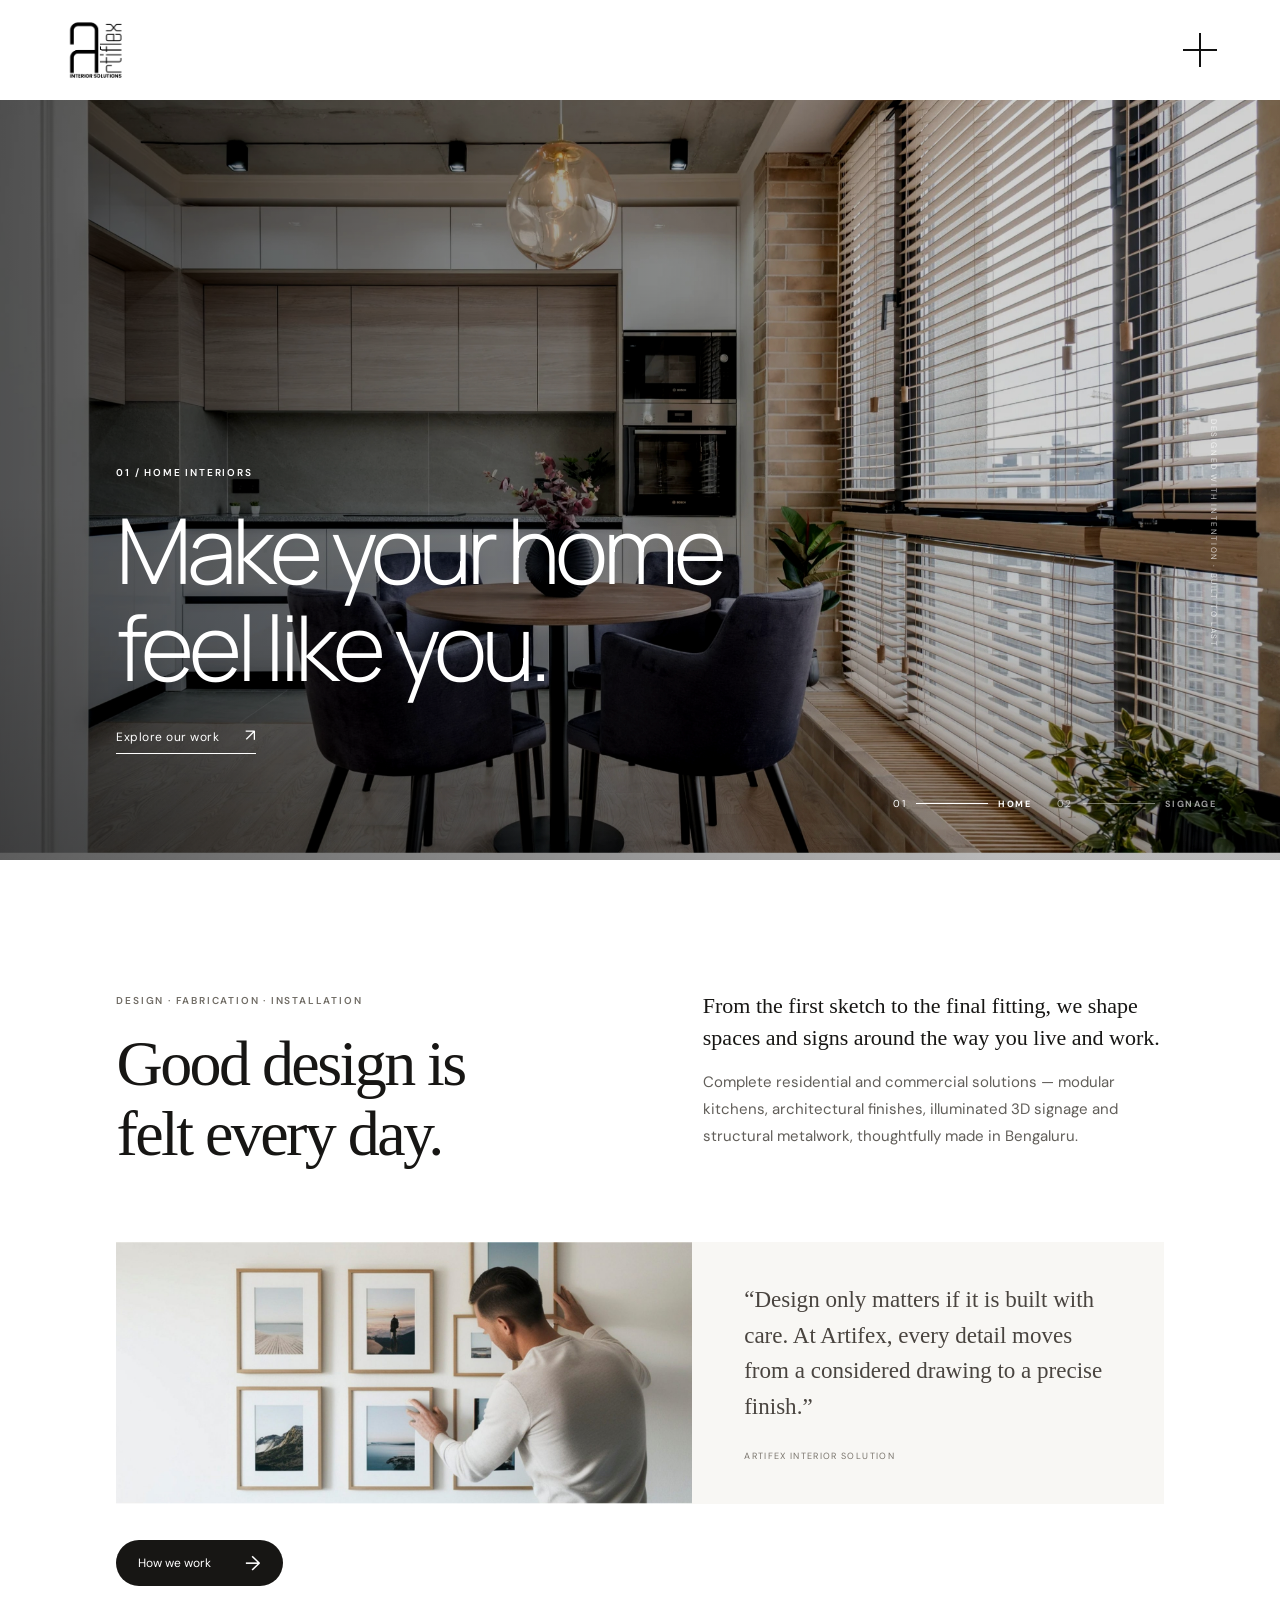
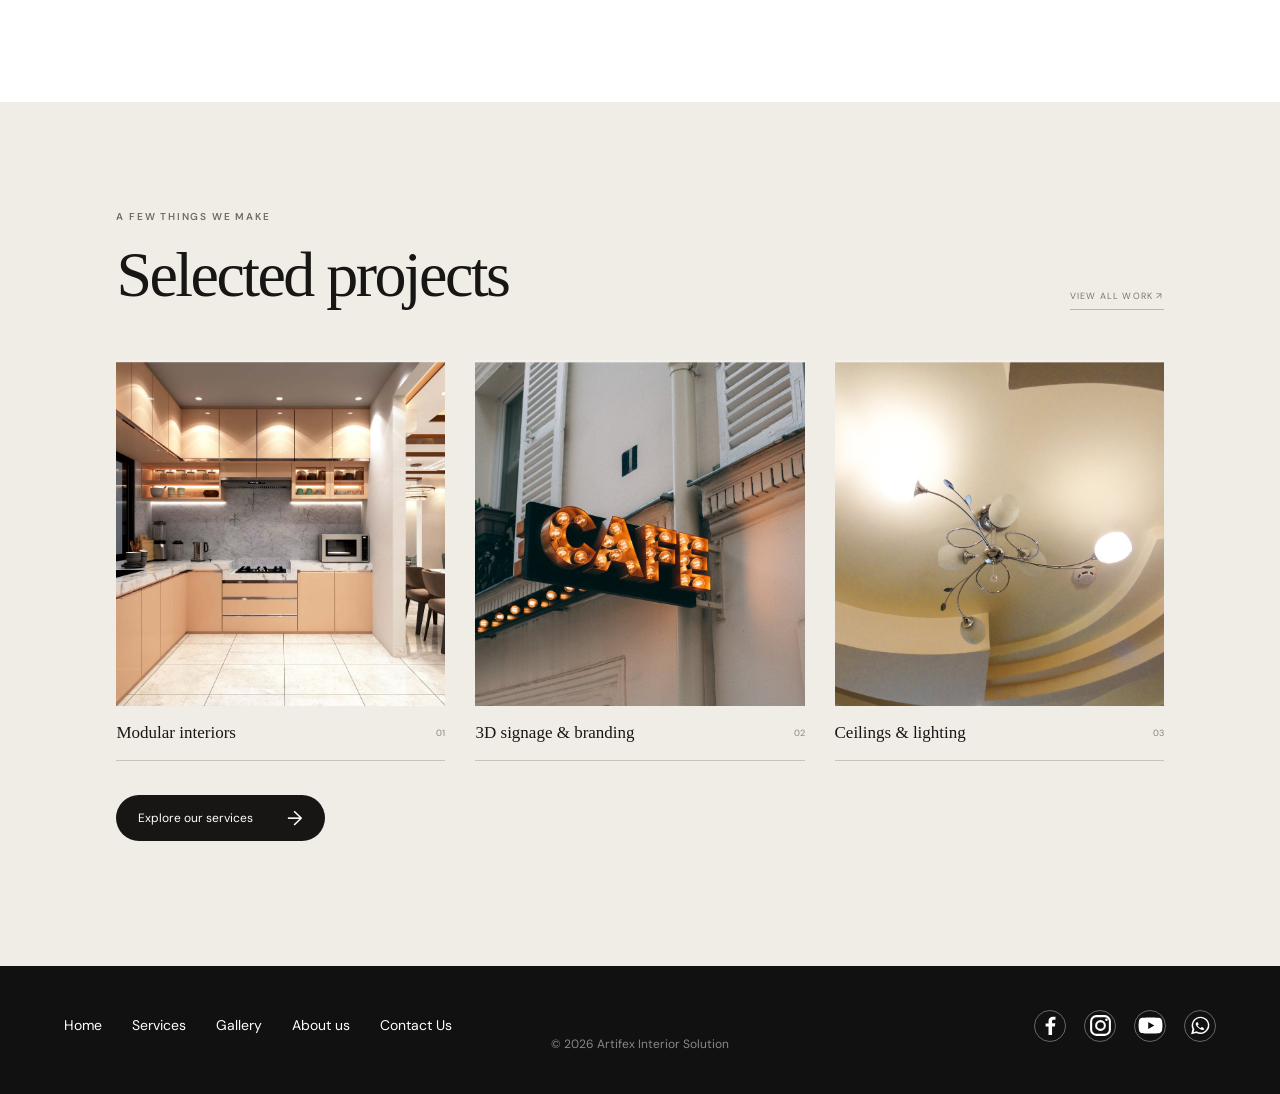
==== index.html @ 658be4eb "Add files via upload" ====
<!doctype html>
<html lang="en"><head><meta charset="utf-8"><meta name="viewport" content="width=device-width,initial-scale=1"><meta name="theme-color" content="#f8f7f4"><meta name="description" content="Artifex Interior Solution creates considered home interiors, office signage, and custom fabrication in Bengaluru."><title>Home — Artifex Interior Solution</title><link rel="preconnect" href="https://fonts.googleapis.com"><link rel="preconnect" href="https://fonts.gstatic.com" crossorigin><link href="https://fonts.googleapis.com/css2?family=DM+Sans:wght@400;500;600;700&family=Manrope:wght@300;400;500;600&display=swap" rel="stylesheet"><link rel="stylesheet" href="style.css"><script>try{if(sessionStorage.getItem("artifex-intro-seen")==="1"||location.hash)document.documentElement.classList.add("intro-seen")}catch(e){if(location.hash)document.documentElement.classList.add("intro-seen")}</script></head><body>
  <div class="intro-loader" aria-hidden="true"><img class="intro-loader-mark" src="assets/artifex-logo.png" alt=""></div>
  <header class="site-header">
    <a class="brand" href="index.html" aria-label="Artifex Interior Solution home"><img src="assets/artifex-logo.png" alt="Artifex Interior Solutions"></a>
    <button class="menu-toggle" type="button" aria-label="Open menu" aria-expanded="false"><span></span><span></span></button>
  </header>
<main id="top">
<section class="hero" aria-label="Home interiors and office signage">
      <article class="hero-slide is-active" data-slide="0" aria-hidden="false">
        <img class="hero-image" src="assets/home-interior.jpg" data-hero-photo="home" alt="Warm contemporary kitchen and dining space with bespoke cabinetry">
        <div class="hero-shade"></div>
        <div class="hero-copy"><p class="eyebrow">01 / HOME INTERIORS</p><h1>Make your home<br>feel like you.</h1><a class="text-link light-link" href="gallery.html">Explore our work <span>↗</span></a></div>
      </article>
      <article class="hero-slide" data-slide="1" aria-hidden="true">
        <img class="hero-image" src="assets/signage-night.jpg" data-hero-photo="signage" alt="Vibrant illuminated storefront signage on a city street">
        <div class="hero-shade"></div>
        <div class="hero-copy"><p class="eyebrow">02 / OFFICE SIGNAGE</p><h2>Help your business<br>stand out.</h2><a class="text-link light-link" href="gallery.html">Explore our work <span>↗</span></a></div>
      </article>
      <div class="hero-controls" aria-label="Choose a hero image"><button class="slide-control active" type="button" data-go="0" aria-label="Show home interiors" aria-pressed="true"><span>01</span><i></i><b>HOME</b></button><button class="slide-control" type="button" data-go="1" aria-label="Show office signage" aria-pressed="false"><span>02</span><i></i><b>SIGNAGE</b></button></div>
      <span class="hero-side-note">DESIGNED WITH INTENTION · BUILT TO LAST</span>
    </section>
<section class="intro section-pad" id="about">
      <div class="intro-top">
        <div class="intro-heading"><p class="eyebrow dark-eyebrow">DESIGN · FABRICATION · INSTALLATION</p><h2>Good design is<br>felt every day.</h2></div>
        <div class="intro-description"><p>From the first sketch to the final fitting, we shape spaces and signs around the way you live and work.</p><p>Complete residential and commercial solutions — modular kitchens, architectural finishes, illuminated 3D signage and structural metalwork, thoughtfully made in Bengaluru.</p></div>
      </div>
      <div class="intro-feature"><img src="assets/craftsmanship.jpg" alt="A craftsman carefully placing framed artwork in a finished interior"><blockquote>“Design only matters if it is built with care. At Artifex, every detail moves from a considered drawing to a precise finish.”<cite>ARTIFEX INTERIOR SOLUTION</cite></blockquote></div>
      <a class="pill-link" href="services.html">How we work <span>→</span></a>
    </section>
<section class="projects section-pad home-projects" id="projects"><div class="section-heading"><div><p class="eyebrow dark-eyebrow">A FEW THINGS WE MAKE</p><h2>Selected projects</h2></div><a class="section-index" href="gallery.html">VIEW ALL WORK ↗</a></div><div class="project-grid"><a class="project-card" href="gallery.html"><div class="project-image"><img src="assets/project-kitchen.jpg" alt="Modern modular kitchen with warm wood cabinetry"><span class="project-arrow">↗</span></div><div class="project-meta"><h3>Modular interiors</h3><span>01</span></div></a><a class="project-card" href="gallery.html"><div class="project-image"><img src="assets/project-signage.jpg" alt="Illuminated three-dimensional café sign"><span class="project-arrow">↗</span></div><div class="project-meta"><h3>3D signage &amp; branding</h3><span>02</span></div></a><a class="project-card" href="gallery.html"><div class="project-image"><img src="assets/project-ceiling.jpg" alt="Curved false ceiling with a sculptural light fixture"><span class="project-arrow">↗</span></div><div class="project-meta"><h3>Ceilings &amp; lighting</h3><span>03</span></div></a></div><a class="pill-link" href="services.html">Explore our services <span>→</span></a></section>
</main>
  <footer class="site-footer"><nav aria-label="Footer"><a href="index.html">Home</a><a href="services.html">Services</a><a href="gallery.html">Gallery</a><a href="about.html">About us</a><a href="contact.html">Contact Us</a></nav><div class="social-links" aria-label="Social media"><a href="https://www.facebook.com" target="_blank" rel="noopener noreferrer" aria-label="Facebook"><svg viewBox="0 0 24 24" aria-hidden="true"><path d="M13.5 21v-8h2.7l.4-3.1h-3.1V8c0-.9.3-1.5 1.6-1.5h1.7V3.7c-.3 0-1.3-.1-2.5-.1-2.5 0-4.2 1.5-4.2 4.3v2.1H7.3V13h2.8v8h3.4Z"/></svg></a><a href="https://www.instagram.com/artiflex.interiors" target="_blank" rel="noopener noreferrer" aria-label="Instagram"><svg viewBox="0 0 24 24" aria-hidden="true"><rect x="3" y="3" width="18" height="18" rx="5" fill="none" stroke="currentColor" stroke-width="2"/><circle cx="12" cy="12" r="4.2" fill="none" stroke="currentColor" stroke-width="2"/><circle cx="17.7" cy="6.5" r="1.2"/></svg></a><a href="https://www.youtube.com/@artiflexsolutions" target="_blank" rel="noopener noreferrer" aria-label="YouTube"><svg viewBox="0 0 24 24" aria-hidden="true"><path d="M23 7.1a3 3 0 0 0-2.1-2.2C19.1 4.4 12 4.4 12 4.4s-7.1 0-8.9.5A3 3 0 0 0 1 7.1 31 31 0 0 0 .5 12a31 31 0 0 0 .5 4.9 3 3 0 0 0 2.1 2.2c1.8.5 8.9.5 8.9.5s7.1 0 8.9-.5a3 3 0 0 0 2.1-2.2 31 31 0 0 0 .5-4.9 31 31 0 0 0-.5-4.9ZM9.8 15.4V8.6l5.9 3.4-5.9 3.4Z"/></svg></a><a href="https://wa.me/917012067527" target="_blank" rel="noopener noreferrer" aria-label="WhatsApp"><svg viewBox="0 0 24 24" aria-hidden="true"><path d="M20.5 11.7a8.5 8.5 0 0 1-12.6 7.4L3 20.4l1.3-4.7a8.5 8.5 0 1 1 16.2-4Zm-8.5-7a7 7 0 0 0-6 10.6l.2.4-.8 2.7 2.8-.8.4.2a7 7 0 1 0 3.4-13.1Zm3.9 10.6c-.2.5-1.1.9-1.5.9-.4.1-.9.1-1.4-.1-.3-.1-.7-.2-1.2-.5-2.1-.9-3.5-3-3.6-3.1-.1-.2-.8-1-.8-1.9 0-.9.5-1.4.7-1.6.2-.2.4-.2.6-.2h.4c.1 0 .3 0 .4.3l.6 1.4c.1.2.1.3 0 .5l-.3.4-.4.4c-.1.1-.2.2-.1.4.1.2.5.8 1.1 1.3.7.6 1.3.8 1.5.9.2.1.3.1.4-.1l.6-.7c.1-.2.3-.2.5-.1l1.3.6c.2.1.4.2.4.3.1.2.1.6-.1 1Z"/></svg></a></div><small>© <span id="year">2026</span> Artifex Interior Solution</small></footer>
  <div class="menu-overlay" aria-hidden="true"><nav class="menu-panel" aria-label="Main navigation"><a href="index.html">Home</a><a href="services.html">Services</a><a href="gallery.html">Gallery</a><a href="about.html">About us</a><a href="contact.html">Contact Us</a><div class="social-links menu-social" aria-label="Social media"><a href="https://www.facebook.com" target="_blank" rel="noopener noreferrer" aria-label="Facebook"><svg viewBox="0 0 24 24" aria-hidden="true"><path d="M13.5 21v-8h2.7l.4-3.1h-3.1V8c0-.9.3-1.5 1.6-1.5h1.7V3.7c-.3 0-1.3-.1-2.5-.1-2.5 0-4.2 1.5-4.2 4.3v2.1H7.3V13h2.8v8h3.4Z"/></svg></a><a href="https://www.instagram.com/artiflex.interiors" target="_blank" rel="noopener noreferrer" aria-label="Instagram"><svg viewBox="0 0 24 24" aria-hidden="true"><rect x="3" y="3" width="18" height="18" rx="5" fill="none" stroke="currentColor" stroke-width="2"/><circle cx="12" cy="12" r="4.2" fill="none" stroke="currentColor" stroke-width="2"/><circle cx="17.7" cy="6.5" r="1.2"/></svg></a><a href="https://www.youtube.com/@artiflexsolutions" target="_blank" rel="noopener noreferrer" aria-label="YouTube"><svg viewBox="0 0 24 24" aria-hidden="true"><path d="M23 7.1a3 3 0 0 0-2.1-2.2C19.1 4.4 12 4.4 12 4.4s-7.1 0-8.9.5A3 3 0 0 0 1 7.1 31 31 0 0 0 .5 12a31 31 0 0 0 .5 4.9 3 3 0 0 0 2.1 2.2c1.8.5 8.9.5 8.9.5s7.1 0 8.9-.5a3 3 0 0 0 2.1-2.2 31 31 0 0 0 .5-4.9 31 31 0 0 0-.5-4.9ZM9.8 15.4V8.6l5.9 3.4-5.9 3.4Z"/></svg></a><a href="https://wa.me/917012067527" target="_blank" rel="noopener noreferrer" aria-label="WhatsApp"><svg viewBox="0 0 24 24" aria-hidden="true"><path d="M20.5 11.7a8.5 8.5 0 0 1-12.6 7.4L3 20.4l1.3-4.7a8.5 8.5 0 1 1 16.2-4Zm-8.5-7a7 7 0 0 0-6 10.6l.2.4-.8 2.7 2.8-.8.4.2a7 7 0 1 0 3.4-13.1Zm3.9 10.6c-.2.5-1.1.9-1.5.9-.4.1-.9.1-1.4-.1-.3-.1-.7-.2-1.2-.5-2.1-.9-3.5-3-3.6-3.1-.1-.2-.8-1-.8-1.9 0-.9.5-1.4.7-1.6.2-.2.4-.2.6-.2h.4c.1 0 .3 0 .4.3l.6 1.4c.1.2.1.3 0 .5l-.3.4-.4.4c-.1.1-.2.2-.1.4.1.2.5.8 1.1 1.3.7.6 1.3.8 1.5.9.2.1.3.1.4-.1l.6-.7c.1-.2.3-.2.5-.1l1.3.6c.2.1.4.2.4.3.1.2.1.6-.1 1Z"/></svg></a></div></nav></div>
<script src="data-store.js"></script><script src="script.js"></script></body></html>
---- style.css ----
:root{--ink:#171614;--paper:#f8f7f4;--cream:#f0ede7;--muted:#706d67;--serif:Georgia,'Times New Roman',serif;--sans:'DM Sans',Arial,sans-serif;--display:Manrope,'DM Sans',sans-serif}*{box-sizing:border-box}html{scroll-behavior:smooth}body{margin:0;color:var(--ink);font-family:var(--sans);background:#fff}a{color:inherit;text-decoration:none}button{font:inherit}.site-header{height:100px;padding:0 4.4vw;display:flex;align-items:center;justify-content:space-between;background:#fff;position:relative;z-index:5}.brand{width:74px;height:82px;display:block}.brand img,.footer-brand img{width:100%;height:100%;object-fit:contain}.header-note{font-size:11px;letter-spacing:.13em;text-transform:uppercase;color:#777}.menu-toggle{width:48px;height:48px;display:grid;place-content:center;gap:8px;border:0;background:none;cursor:pointer}.menu-toggle{position:relative;transition:transform .42s cubic-bezier(.2,.8,.2,1)}.menu-toggle span{position:absolute;left:7px;top:23px;background:#111;transition:transform .42s cubic-bezier(.2,.8,.2,1)}.menu-toggle span:first-child{width:34px;height:2px}.menu-toggle span:last-child{width:2px;height:34px;left:23px;top:7px;transform:none}.menu-toggle.is-open{transform:rotate(45deg)}.menu-toggle:hover{opacity:.72}.hero{height:min(760px,calc(100svh - 100px));min-height:560px;position:relative;overflow:hidden;background:#292623}.hero-slide{position:absolute;inset:0;opacity:0;visibility:hidden;transition:opacity .8s ease,visibility .8s}.hero-slide.is-active{opacity:1;visibility:visible}.hero-image{width:100%;height:100%;object-fit:cover;position:absolute;inset:0}.hero-slide:first-child .hero-image{object-position:center 48%}.hero-slide:nth-child(2) .hero-image{object-position:center 52%}.hero-shade{position:absolute;inset:0;background:linear-gradient(90deg,rgba(0,0,0,.53),rgba(0,0,0,.06) 78%),linear-gradient(0deg,rgba(0,0,0,.23),transparent 48%)}.hero-copy{position:absolute;left:9.1%;bottom:15%;color:white}.eyebrow{font-size:10px;letter-spacing:.18em;font-weight:600;margin:0 0 22px}.hero-copy h1,.hero-copy h2{font-family:var(--display);font-weight:300;letter-spacing:-.055em;font-size:clamp(52px,7.1vw,104px);line-height:1.06;margin:0 0 30px}.text-link{font-size:12px;letter-spacing:.04em;border-bottom:1px solid currentColor;padding-bottom:8px}.text-link span{margin-left:22px;font-size:17px}.hero-controls{position:absolute;z-index:2;bottom:42px;right:5%;display:flex;gap:26px}.slide-control{border:0;background:none;color:rgba(255,255,255,.62);display:grid;grid-template-columns:auto 72px auto;align-items:center;gap:10px;padding:8px 0;cursor:pointer;font-size:9px;letter-spacing:.16em}.slide-control span{font-size:10px}.slide-control i{height:1px;background:rgba(255,255,255,.4);position:relative}.slide-control i:after{content:'';position:absolute;inset:0;background:#fff;transform:scaleX(0);transform-origin:left;transition:transform .35s}.slide-control.active{color:white}.slide-control.active i:after{transform:scaleX(1)}.hero-side-note{position:absolute;right:4.8%;top:42%;writing-mode:vertical-rl;color:rgba(255,255,255,.72);font-size:8px;letter-spacing:.2em}.section-pad{padding:112px 9.1%}.intro{padding-top:130px;padding-bottom:116px}.intro-top{display:grid;grid-template-columns:1fr 1fr;gap:12%;align-items:end}.dark-eyebrow{color:#706c65}.intro-heading h2,.section-heading h2{font-family:var(--serif);font-size:clamp(40px,5vw,68px);font-weight:400;letter-spacing:-.04em;line-height:1.1;margin:0}.intro-description{max-width:470px;padding-bottom:5px}.intro-description p{font-size:15px;line-height:1.8;color:#615e59;margin:0 0 15px}.intro-description p:first-child{font-family:var(--serif);font-size:22px;line-height:1.45;color:var(--ink)}.intro-feature{margin:72px 0 36px;display:grid;grid-template-columns:1.1fr .9fr;min-height:245px;align-items:center;background:var(--paper)}.intro-feature img{width:100%;height:100%;max-height:290px;object-fit:cover}.intro-feature blockquote{margin:0;padding:40px 11%;font-family:var(--serif);font-size:clamp(17px,1.8vw,24px);line-height:1.55;color:#49443f}.intro-feature cite{display:block;margin-top:25px;font-family:var(--sans);font-size:9px;font-style:normal;letter-spacing:.15em;color:#79746c}.pill-link{display:inline-flex;gap:34px;align-items:center;background:var(--ink);color:white;border-radius:30px;padding:15px 22px;font-size:12px}.pill-link span{font-size:20px;line-height:12px}.projects{background:var(--cream);padding-top:108px;padding-bottom:125px}.section-heading{display:flex;align-items:end;justify-content:space-between;margin-bottom:50px}.section-heading .eyebrow{margin-bottom:17px}.section-index{font-size:10px;letter-spacing:.15em;color:#7b766e}.project-grid{display:grid;grid-template-columns:repeat(3,1fr);gap:30px}.project-image{height:clamp(210px,27vw,370px);position:relative;overflow:hidden;background:#d4cec3}.project-image img{width:100%;height:100%;object-fit:cover;transition:transform .65s cubic-bezier(.2,.7,.3,1)}.project-card:hover .project-image img{transform:scale(1.045)}.project-arrow{position:absolute;right:15px;bottom:15px;width:40px;height:40px;border-radius:50%;display:grid;place-items:center;background:white;opacity:0;transform:translateY(6px);transition:.25s}.project-card:hover .project-arrow{opacity:1;transform:none}.project-meta{display:flex;justify-content:space-between;align-items:center;padding:17px 0;border-bottom:1px solid #c9c3b9}.project-meta h3{font:400 17px var(--serif);margin:0}.project-meta span{font-size:9px;color:#8b857c}.process{padding-top:120px;padding-bottom:130px}.process .section-heading{margin-bottom:52px}.process-lead{font:18px/1.6 var(--serif);color:#716b63;margin:0 0 4px}.steps{display:grid;grid-template-columns:repeat(4,1fr);gap:14px}.step{background:#fff;border:1px solid #e8e5e0;border-radius:4px;padding:27px 24px;min-height:220px}.step-number{color:#a47c55;font:300 28px var(--display)}.step h3{font-size:14px;margin:26px 0 10px}.step p{font-size:12px;line-height:1.75;color:#716d67;margin:0}.contact{background:#171614;color:#fff;display:grid;grid-template-columns:1fr auto;align-items:end;position:relative;padding-top:100px;padding-bottom:100px}.contact .eyebrow{color:#c2aa8c}.contact h2{font:300 clamp(48px,6.4vw,88px)/1.06 var(--display);letter-spacing:-.05em;margin:0}.contact-link{font-size:13px;padding:0 0 10px;border-bottom:1px solid #817b71;min-width:205px}.contact-link span{float:right;font-size:18px}.contact-note{font-size:10px;color:#aaa49b;grid-column:1 / -1;margin:38px 0 0}.site-footer{background:#111;color:white;padding:44px 5%;display:grid;grid-template-columns:1fr auto;align-items:center;gap:5%}.footer-brand{width:55px;height:62px;background:white}.site-footer nav{display:flex;gap:30px}.site-footer nav a{font-size:11px}.social-links{display:flex;gap:10px}.social-links a{border:1px solid #686663;border-radius:50%;width:34px;height:34px;display:grid;place-items:center;color:white;transition:background .2s,color .2s}.social-links a:hover{background:white;color:#111}.social-links svg{width:17px;height:17px;fill:currentColor}.site-footer small{grid-column:1/-1;color:#888;font-size:9px;justify-self:center;text-align:center;margin-top:-8px}.menu-overlay{position:fixed;inset:0;z-index:10;display:grid;grid-template-columns:58% 42%;background:var(--paper);opacity:0;visibility:hidden;transition:opacity .35s,visibility .35s}.menu-overlay.open{opacity:1;visibility:visible}.menu-photo{position:relative;min-height:100vh;overflow:hidden}.menu-photo:after{content:'';position:absolute;inset:0;background:linear-gradient(0deg,rgba(0,0,0,.45),transparent 55%)}.menu-photo img{height:100%;width:100%;object-fit:cover}.menu-photo p{position:absolute;z-index:1;bottom:9%;left:8%;font:300 clamp(34px,5vw,72px) var(--display);letter-spacing:-.04em;color:white}.menu-panel{display:flex;flex-direction:column;justify-content:center;align-items:center;gap:36px;padding:90px 30px}.menu-panel>a{font-size:clamp(19px,2vw,28px);font-weight:500}.menu-panel>a span{font-size:10px;color:#a47c55;margin-right:18px;vertical-align:middle}.menu-panel>p{position:absolute;bottom:7%;font-size:9px;letter-spacing:.15em;text-transform:uppercase;color:#746f68}.menu-close{position:absolute;z-index:2;top:27px;right:4%;font-size:45px;font-weight:300;background:none;border:0;cursor:pointer;line-height:1}.menu-open{overflow:hidden} @media(max-width:800px){.site-header{height:78px;padding:0 6%}.brand{width:60px;height:68px}.header-note{display:none}.hero{height:calc(90svh - 78px);min-height:530px}.hero-copy{left:7%;bottom:18%}.hero-copy h1,.hero-copy h2{font-size:clamp(47px,10vw,76px)}.hero-controls{right:auto;left:7%;bottom:35px}.hero-side-note{right:5%;top:30%}.section-pad{padding:82px 7%}.intro-top{grid-template-columns:1fr;gap:30px}.intro-description{max-width:600px}.intro-feature{margin-top:45px;grid-template-columns:1fr}.intro-feature img{height:240px}.intro-feature blockquote{padding:30px 8% 35px}.project-grid{gap:15px}.project-image{height:28vw;min-height:180px}.project-meta h3{font-size:15px}.steps{grid-template-columns:repeat(2,1fr)}.step{min-height:200px}.menu-overlay{grid-template-columns:1fr}.menu-photo{display:none}.menu-close{top:18px;right:6%}.site-footer{grid-template-columns:1fr auto;gap:22px}.site-footer nav{flex-wrap:wrap;gap:15px 22px}.social-links{grid-column:2;grid-row:2}.site-footer small{grid-column:1/-1;margin:0;justify-self:center;text-align:center}}
@media(max-width:520px){.hero{min-height:560px;height:calc(86svh - 78px)}.hero-image{object-position:58% center}.hero-slide:nth-child(2) .hero-image{object-position:58% center}.hero-shade{background:linear-gradient(90deg,rgba(0,0,0,.46),rgba(0,0,0,.03) 100%),linear-gradient(0deg,rgba(0,0,0,.3),transparent 60%)}.hero-copy{bottom:19%}.hero-copy h1,.hero-copy h2{font-size:48px}.hero-side-note{display:none}.hero-controls{bottom:28px;gap:20px}.slide-control{grid-template-columns:auto 48px auto}.section-pad{padding:70px 6%}.intro-heading h2,.section-heading h2{font-size:43px}.intro-description p{font-size:14px}.intro-description p:first-child{font-size:20px}.intro-feature{margin-top:35px}.intro-feature img{height:210px}.section-heading{align-items:start;gap:14px;margin-bottom:30px}.section-index{padding-top:7px;white-space:nowrap}.project-grid{grid-template-columns:1fr;gap:27px}.project-image{height:78vw;max-height:390px}.project-meta{padding:13px 0}.project-meta h3{font-size:17px}.projects{padding-top:75px;padding-bottom:80px}.process .section-heading{display:block}.process-lead{margin-top:20px;font-size:16px}.steps{grid-template-columns:1fr 1fr;gap:10px}.step{padding:19px 15px;min-height:230px;border-radius:2px}.step h3{font-size:13px;line-height:1.45;margin-top:22px}.step p{font-size:11px}.step-number{font-size:25px}.contact{grid-template-columns:1fr;gap:35px}.contact h2{font-size:55px}.contact-link{width:100%;max-width:290px}.contact-note{margin-top:0}.site-footer{padding:35px 6%}.site-footer nav{gap:14px 16px}.site-footer nav a{font-size:10px}}
@media(prefers-reduced-motion:reduce){*,*:before,*:after{scroll-behavior:auto!important;transition-duration:.01ms!important;animation-duration:.01ms!important}}


/* Opening logo and coordinated side-panel motion */
.intro-loader{position:fixed;inset:0;z-index:100;background:var(--paper);display:grid;place-items:center;opacity:1;transition:opacity .55s ease;pointer-events:none}
.intro-loader.is-done{opacity:0}
.intro-loader-mark{position:absolute;top:50%;left:50%;width:min(300px,58vw);height:auto;max-height:62vh;object-fit:contain;transform:translate(-50%,-50%);will-change:transform}
.menu-open .site-header{z-index:15;background:transparent}
.menu-open .menu-toggle{z-index:2}
.menu-overlay{transition:opacity .5s ease,visibility .5s ease}
.menu-panel{opacity:0;transform:translateX(38px);transition:transform .5s cubic-bezier(.2,.75,.25,1),opacity .35s ease .08s}
.menu-overlay.open .menu-panel{opacity:1;transform:translateX(0)}
.menu-social{position:absolute;bottom:10%;display:flex;flex-direction:row;gap:18px}
.menu-social a{width:38px;height:38px;color:#171614;border-color:#bdb8b0}
.menu-social a:hover{background:#171614;color:#fff}
@media(max-width:800px){.menu-social{bottom:8%;gap:15px}.intro-loader-mark{width:min(250px,58vw)}}


/* Imported site content sections: story, service details, materials, gallery and contact */
.content-section-heading,.content-materials>.section-heading{margin-bottom:42px}.content-section-heading h2,.content-materials h2,.content-services h2{font:400 clamp(40px,5vw,68px)/1.1 var(--serif);letter-spacing:-.04em;margin:0}.content-story{background:#fff}.content-story-grid{display:grid;grid-template-columns:1fr 1fr;gap:10%;align-items:start}.content-story-copy h3{font:400 27px/1.25 var(--serif);margin:0 0 20px}.content-story-copy p{max-width:62ch;font-size:14px;line-height:1.9;color:#68645f;margin:0 0 16px}.content-standards{padding:34px 38px;background:var(--paper)}.content-standards .eyebrow{margin-bottom:18px}.content-standards article{display:grid;grid-template-columns:34px 1fr;gap:16px;padding:18px 0;border-top:1px solid #e4e0d9}.content-standards article>span{font:300 22px var(--display);color:#a47c55}.content-standards h3{font-size:13px;margin:3px 0 7px}.content-standards article p{font-size:12px;line-height:1.7;color:#716d67;margin:0}.content-materials{background:#f5f2ed}.material-sample-grid{display:grid;grid-template-columns:repeat(6,1fr);gap:12px}.material-sample{border:1px solid #e1ddd5;background:white;text-align:left;padding:15px 13px;min-height:130px;cursor:pointer;color:var(--ink);transition:border-color .2s,transform .2s}.material-sample:hover,.material-sample.active{border-color:#9b7958;transform:translateY(-2px)}.material-swatch{display:block;width:32px;height:32px;border-radius:50%;margin-bottom:14px;border:1px solid rgba(0,0,0,.09)}.swatch-quartz{background:linear-gradient(140deg,#eeeae2 0 40%,#c6beb1 42% 45%,#f4f2ee 49% 72%,#d6d0c5 74%)}.swatch-brass{background:linear-gradient(135deg,#f3d8a7,#a9783f 55%,#e8c78c)}.swatch-teak{background:linear-gradient(135deg,#ddb98c,#694431 44%,#a9784c 67%,#433026)}.swatch-steel{background:linear-gradient(135deg,#72716c,#171817 52%,#454541)}.swatch-glass{background:repeating-linear-gradient(90deg,#d5dedb 0 5px,#fafafa 6px 9px,#b3c3c1 10px 12px)}.swatch-acoustic{background:repeating-linear-gradient(135deg,#987052 0 4px,#d8c0a0 5px 8px,#71543b 9px 11px)}.material-sample strong,.material-sample small{display:block}.material-sample strong{font-size:11px;margin-bottom:5px}.material-sample small{font-size:9px;color:#79736a}.material-detail{display:grid;grid-template-columns:1fr auto;gap:30px;align-items:center;background:white;border:1px solid #e2ded7;padding:28px 32px;margin-top:16px}.material-detail .eyebrow{margin-bottom:10px}.material-detail h3{font:400 23px var(--serif);margin:0 0 9px}.material-detail p{font-size:12px;line-height:1.7;color:#706b64;margin:0;max-width:68ch}.material-best{min-width:180px;border-left:1px solid #e2ded7;padding-left:25px}.material-best span,.material-best strong{display:block}.material-best span{font-size:8px;letter-spacing:.12em;color:#8b857b;margin-bottom:8px}.material-best strong{font-size:12px;color:var(--ink)}.content-services{background:#fff}.content-services .section-heading{margin-bottom:36px}.service-detail-grid{display:grid;grid-template-columns:repeat(2,1fr);gap:14px}.service-detail-card{background:var(--paper);border:1px solid #eae6df;padding:30px 30px 25px;display:flex;flex-direction:column;align-items:flex-start;min-height:350px}.service-kicker{font-size:8px;letter-spacing:.16em;color:#9a7755;font-weight:700}.service-detail-card h3{font:400 26px/1.2 var(--serif);margin:18px 0 12px}.service-detail-card>p{font-size:12px;line-height:1.75;color:#6f6a62;margin:0 0 16px;max-width:60ch}.service-detail-card ul{list-style:none;margin:0 0 22px;padding:0}.service-detail-card li{font-size:11px;line-height:1.65;color:#615d56;padding:5px 0 5px 17px;position:relative}.service-detail-card li:before{content:'—';position:absolute;left:0;color:#a47c55}.service-detail-card>a{margin-top:auto;font-size:10px;letter-spacing:.03em;border-bottom:1px solid #bbb4a9;padding:0 0 7px}.service-detail-card>a span{margin-left:15px}.gallery-intro{font:18px/1.65 var(--serif);color:#69645c;max-width:65ch;margin:-22px 0 28px}.gallery-filters{display:flex;gap:8px;flex-wrap:wrap;margin-bottom:24px}.gallery-filter{border:1px solid #cfc9bf;background:transparent;border-radius:24px;padding:9px 14px;font-size:10px;color:#514d46;cursor:pointer}.gallery-filter:hover,.gallery-filter.active{background:#191816;border-color:#191816;color:#fff}.content-gallery-grid{display:grid;grid-template-columns:repeat(3,1fr);gap:24px}.gallery-project{display:block;border:0;padding:0;text-align:left;background:transparent;color:var(--ink);cursor:pointer;min-width:0}.gallery-project img{display:block;width:100%;aspect-ratio:1.15;object-fit:cover;background:#ded8cf;transition:transform .45s,filter .35s}.gallery-project:hover img{transform:scale(1.025);filter:brightness(.91)}.gallery-project h3{font:400 18px var(--serif);margin:14px 0 5px}.gallery-project p{font-size:10px;color:#777169;margin:0}.project-lightbox{width:min(880px,92vw);max-height:90vh;padding:0;border:0;background:#f8f7f4;color:#171614;grid-template-columns:1.1fr .9fr;overflow:auto}.project-lightbox[open]{display:grid}.project-lightbox::backdrop{background:rgba(10,9,8,.78);backdrop-filter:blur(4px)}.project-lightbox>img{width:100%;height:100%;min-height:430px;object-fit:cover}.lightbox-copy{padding:48px 36px 32px;display:flex;flex-direction:column;justify-content:center}.lightbox-copy .eyebrow{margin-bottom:14px}.lightbox-copy h3{font:400 28px/1.2 var(--serif);margin:0 0 15px}.lightbox-copy>p:not(.eyebrow){font-size:12px;line-height:1.75;color:#6b665f}.lightbox-controls{display:flex;justify-content:space-between;margin-top:22px}.lightbox-controls button,.lightbox-close{border:1px solid #c9c3b9;background:transparent;padding:9px 12px;cursor:pointer}.lightbox-close{position:absolute;right:12px;top:12px;width:38px;height:38px;border-radius:50%;background:#fff;font-size:23px;padding:0}.content-before-after{background:#f5f2ed}.content-before-after .section-heading{margin-bottom:34px}.before-after-frame{position:relative;aspect-ratio:16/7;overflow:hidden;background:#dad5cc;isolation:isolate}.compare-after,.compare-before{position:absolute;inset:0}.compare-after img,.compare-before img{width:100%;height:100%;object-fit:cover}.compare-before{clip-path:inset(0 calc(100% - var(--split)) 0 0)}.compare-before img{object-position:center}.compare-before span,.compare-after span{position:absolute;top:18px;padding:9px 11px;background:rgba(20,19,17,.76);color:white;font-size:8px;letter-spacing:.14em}.compare-before span{left:18px}.compare-after span{right:18px}.compare-divider{position:absolute;z-index:2;top:0;bottom:0;left:var(--split);width:1px;background:white;transform:translateX(-50%);pointer-events:none}.compare-divider i{position:absolute;top:50%;left:50%;transform:translate(-50%,-50%);width:42px;height:42px;display:grid;place-items:center;border-radius:50%;background:white;color:#171614;font-style:normal;font-size:20px}.before-after-frame input{position:absolute;z-index:3;inset:0;width:100%;height:100%;opacity:0;cursor:ew-resize;margin:0}.contact.section-pad{display:grid;grid-template-columns:1fr 1fr;gap:54px 8%;align-items:start}.contact-heading{grid-column:1/-1}.contact-heading .eyebrow{color:#c2aa8c;margin-bottom:16px}.contact-heading .contact-note{margin:22px 0 0;color:#aaa49b;grid-column:auto}.contact-heading .contact-note a{color:white;border-bottom:1px solid #68645e}.contact-details h3,.quote-form h3,.contact-social h3{font:400 29px var(--serif);margin:0 0 12px}.contact-details .eyebrow,.quote-form .eyebrow,.contact-social .eyebrow{color:#c2aa8c;margin-bottom:12px}.contact-blurb{font-size:12px;line-height:1.75;color:#b9b5af;max-width:52ch;margin:0 0 25px}.contact-fact{padding:15px 0;border-top:1px solid #45423f}.contact-fact span{display:block;font-size:8px;letter-spacing:.16em;color:#c2aa8c;margin-bottom:8px}.contact-fact p,.contact-fact a{font-size:12px;line-height:1.65;color:#eee;margin:0}.contact-fact a{border-bottom:1px solid #777;padding-bottom:2px}.contact-map{height:100%;min-height:400px;background:#312f2d}.contact-map iframe{width:100%;height:100%;min-height:400px;border:0;filter:grayscale(.9) contrast(.9)}.quote-form{background:#f8f7f4;color:#171614;padding:34px}.quote-form .eyebrow{color:#8b765e}.quote-form h3{font-size:32px;margin-bottom:8px}.quote-lead{font-size:11px;line-height:1.7;color:#706b64;margin:0 0 24px}.quote-fields{display:grid;grid-template-columns:1fr 1fr;gap:16px}.quote-fields label{display:flex;flex-direction:column;gap:7px;font-size:9px;letter-spacing:.07em;text-transform:uppercase;color:#68635c}.quote-fields input,.quote-fields select,.quote-fields textarea{font:12px var(--sans);text-transform:none;letter-spacing:0;color:#171614;background:white;border:1px solid #d9d4cb;border-radius:0;padding:12px;min-width:0}.quote-fields textarea{resize:vertical}.quote-wide{grid-column:1/-1}.quote-submit{display:flex;justify-content:space-between;align-items:center;width:100%;border:0;background:#171614;color:white;padding:14px 17px;margin-top:20px;text-align:left;font:500 11px var(--sans);cursor:pointer}.quote-submit span{font-size:18px}.quote-privacy{font-size:9px;line-height:1.6;color:#777169;margin:12px 0 0}.contact-social{align-self:center}.contact-social h3{margin-bottom:20px}.contact-social>div{border-top:1px solid #45423f}.contact-social a{display:flex;justify-content:space-between;gap:10px;padding:14px 0;border-bottom:1px solid #45423f;font-size:11px}.contact-social a span{color:#aaa49b;text-align:right;font-size:10px}
@media(max-width:900px){.material-sample-grid{grid-template-columns:repeat(3,1fr)}.content-gallery-grid{grid-template-columns:repeat(2,1fr)}.contact.section-pad{gap:36px 5%}.contact-map,.contact-map iframe{min-height:360px}}
@media(max-width:620px){.content-story-grid{grid-template-columns:1fr;gap:28px}.content-standards{padding:27px 22px}.material-sample-grid{grid-template-columns:repeat(2,1fr);gap:8px}.material-detail{grid-template-columns:1fr;padding:24px 20px}.material-best{border-left:0;border-top:1px solid #e2ded7;padding:17px 0 0}.service-detail-grid,.content-gallery-grid{grid-template-columns:1fr}.service-detail-card{min-height:0;padding:25px 21px}.gallery-intro{font-size:16px;margin-top:-10px}.gallery-filters{gap:7px}.gallery-filter{font-size:9px;padding:8px 11px}.project-lightbox[open]{display:flex;flex-direction:column;max-height:90vh}.project-lightbox>img{height:38vh;min-height:220px}.lightbox-copy{padding:25px 22px}.before-after-frame{aspect-ratio:4/3}.contact.section-pad{grid-template-columns:1fr;gap:34px}.contact-heading{grid-column:auto}.contact-map,.contact-map iframe{min-height:280px;height:280px}.quote-form{padding:26px 19px}.quote-fields{grid-template-columns:1fr}.quote-wide{grid-column:auto}.contact-social a{font-size:10px}.contact-social a span{font-size:9px}}
.content-showroom{background:#e9e5dd}.showroom-layout{display:grid;grid-template-columns:1.65fr .75fr;gap:16px}.showroom-canvas{height:480px;position:relative;overflow:hidden;background:#f3f0e8}.showroom-canvas canvas{position:relative;z-index:1;display:block;width:100%;height:100%}.showroom-fallback{position:absolute;inset:0;display:flex;flex-direction:column;align-items:center;justify-content:center;text-align:center;color:#756d61}.showroom-fallback span{font-size:9px;letter-spacing:.16em}.showroom-fallback p{font:20px var(--serif)}.showroom-controls{display:flex;flex-direction:column;justify-content:center;gap:24px;background:#f8f7f4;padding:26px}.showroom-controls .eyebrow{margin-bottom:10px}.showroom-button-row{display:flex;flex-wrap:wrap;gap:7px}.showroom-button-row button{border:1px solid #d5d0c7;background:transparent;padding:8px 10px;font-size:9px;cursor:pointer}.showroom-button-row button:hover,.showroom-button-row button.active{background:#171614;color:white;border-color:#171614}
@media(max-width:800px){.showroom-layout{grid-template-columns:1fr}.showroom-canvas{height:55vw;min-height:320px}.showroom-controls{gap:19px}}
.admin-main{background:var(--paper)}.admin-content>h1{font:400 clamp(40px,6vw,72px)/1.05 var(--serif);margin:0 0 16px}.admin-intro{max-width:70ch;color:#716d67;font-size:13px;line-height:1.75;margin:0 0 40px}.admin-columns{display:grid;grid-template-columns:.8fr 1.2fr;gap:24px}.admin-columns form,.admin-catalog{padding:30px;background:white;border:1px solid #e8e5e0}.admin-columns h2{font:400 25px var(--serif);margin:0 0 22px}.admin-columns form>label{display:flex;flex-direction:column;gap:7px;margin-bottom:15px;font-size:10px;letter-spacing:.08em;text-transform:uppercase;color:#68635c}.admin-columns input,.admin-columns select,.admin-columns textarea{font:12px var(--sans);text-transform:none;letter-spacing:0;padding:12px;background:#fff;border:1px solid #d9d4cb}.admin-button,.admin-catalog-head button,.admin-delete{border:0;background:#171614;color:white;padding:12px 16px;font-size:11px;cursor:pointer}.admin-catalog-head{display:flex;justify-content:space-between;align-items:start;gap:10px}.admin-catalog-head button{font-size:9px;background:#efede8;color:#333}.admin-project-row{display:grid;grid-template-columns:74px 1fr auto;gap:14px;align-items:center;padding:12px 0;border-top:1px solid #e7e3dc}.admin-project-row img{width:74px;height:62px;object-fit:cover;background:#eee}.admin-project-row h3{font:400 16px var(--serif);margin:0 0 4px}.admin-project-row p{font-size:9px;color:#777;margin:0}.admin-delete{background:#8d3427;padding:8px 10px}.admin-message{font-size:11px;color:#476d54}@media(max-width:760px){.admin-columns{grid-template-columns:1fr}.admin-content.section-pad{padding-left:6%;padding-right:6%}.admin-catalog-head{flex-direction:column}}
.inner-page-hero{background:var(--paper);padding-top:90px;padding-bottom:85px}.inner-page-hero h1{max-width:980px;font:300 clamp(45px,7vw,88px)/1.06 var(--display);letter-spacing:-.055em;margin:0 0 20px}.inner-page-hero>p:last-child{max-width:66ch;font-size:14px;line-height:1.8;color:#69645e;margin:0}.home-projects .pill-link{margin-top:34px}.home-projects .section-index{border-bottom:1px solid #bcb5aa;padding-bottom:7px;font-size:9px;letter-spacing:.13em}@media(max-width:800px){.inner-page-hero{padding-top:70px;padding-bottom:65px}}@media(max-width:520px){.inner-page-hero h1{font-size:47px}.inner-page-hero>p:last-child{font-size:12px}}

/* One-time entry animation; matched material sample treatment from the supplied site. */
html.intro-seen .intro-loader{display:none!important}
.material-sample-grid{gap:18px}.material-sample{background:#fff;border:1px solid #e1ddd5;border-radius:6px;padding:24px 18px;text-align:center;min-height:157px;transition:all .3s ease}.material-sample:hover,.material-sample.active{border-color:#bd8b43;transform:translateY(-6px);box-shadow:0 16px 32px rgba(0,0,0,.06)}.material-sample.active{background:#f0ede7}.material-swatch{width:56px;height:56px;border-radius:50%;margin:0 auto 14px;box-shadow:inset 0 2px 4px rgba(255,255,255,.6),0 6px 16px rgba(0,0,0,.15)}.swatch-quartz{background:radial-gradient(circle,#f7f7f7 40%,#d8d8d8 100%)}.swatch-brass{background:linear-gradient(135deg,#f3d289,#b88e44)}.swatch-teak{background:linear-gradient(135deg,#8b5a2b,#5c3a1e)}.swatch-steel{background:linear-gradient(135deg,#3a3a3d,#1e1e20)}.swatch-glass{background:linear-gradient(135deg,rgba(255,255,255,.95),rgba(180,220,255,.5));border:1px solid rgba(255,255,255,.8)}.swatch-acoustic{background:linear-gradient(135deg,#7c8289,#565b61)}.material-sample strong{font-size:12px;font-weight:600}.material-sample small{font-size:9px;letter-spacing:.04em}.contact-page .quote-form{grid-column:1/-1}.about-long-copy{max-width:76ch;font-size:14px;line-height:1.9;color:#68645f;margin:0 0 30px}.about-last-copy{margin:30px 0 0}.about-value-grid{display:grid;grid-template-columns:repeat(3,1fr);gap:14px}.about-value-grid article{padding:25px 23px;background:#f5f2ed;border:1px solid #e8e4dc}.about-value-grid article>span{font:300 24px var(--display);color:#a47c55}.about-value-grid h3{font:400 20px var(--serif);margin:17px 0 9px}.about-value-grid p{font-size:11px;line-height:1.75;color:#706b64;margin:0}
@media(max-width:620px){.material-sample-grid{gap:10px}.material-sample{padding:19px 12px;min-height:145px}.about-value-grid{grid-template-columns:1fr}.contact-page .quote-form{grid-column:auto}}

/* The open side panel overlays the current page; it does not replace it with a stock photo. */
.menu-overlay{display:block;background:rgba(12,11,10,.22)}
.menu-panel{position:absolute;top:0;right:0;bottom:0;width:min(42vw,620px);height:100%;background:var(--paper);box-shadow:-16px 0 42px rgba(0,0,0,.08)}
@media(max-width:800px){.menu-panel{width:min(82vw,460px)}}
@media(max-width:520px){.menu-panel{width:100%}}
.about-photo-grid{display:grid;grid-template-columns:repeat(4,1fr);gap:14px}.about-photo-grid figure{margin:0;min-width:0}.about-photo-grid img{display:block;width:100%;aspect-ratio:4/5;object-fit:cover;background:#ddd8cf}.about-photo-grid figcaption{font:15px/1.4 var(--serif);padding:11px 0;color:#514d47}.about-photos .section-heading{margin-bottom:30px}.inner-page-hero p+p{margin-top:14px}.inner-page-hero>p:last-child{max-width:72ch}
@media(max-width:760px){.about-photo-grid{grid-template-columns:repeat(2,1fr);gap:12px}}

@media(max-width:900px){.about-photo-grid{grid-template-columns:repeat(2,1fr)}}
@media(max-width:520px){.about-photo-grid{gap:10px}.about-photo-grid figcaption{font-size:13px}}

.contact-page .quote-form{grid-column:auto;align-self:stretch}
@media(max-width:620px){.contact-page .quote-form{grid-column:auto}}

.site-footer nav a{font-size:14px;line-height:1.5}.site-footer .social-links{gap:18px}.site-footer .social-links a{display:grid;place-items:center;width:32px;height:32px}.site-footer .social-links svg{width:25px;height:25px}.site-footer>small{font-size:12px}
@media(max-width:620px){.site-footer nav{gap:14px 20px}.site-footer nav a{font-size:13px}.site-footer .social-links{gap:13px}.site-footer .social-links a{width:30px;height:30px}.site-footer .social-links svg{width:23px;height:23px}}

.menu-social{gap:24px}.menu-social a{width:54px;height:54px;display:grid;place-items:center}.menu-social a svg{width:42px;height:42px}
@media(max-width:800px){.menu-social{gap:18px}.menu-social a{width:48px;height:48px}.menu-social a svg{width:37px;height:37px}}

.brand{width:88px;height:92px;flex:0 0 88px}
@media(max-width:620px){.brand{width:70px;height:74px;flex-basis:70px}}
.admin-login{max-width:480px;margin:5vh auto 8vh;padding:38px;background:#fff;border:1px solid #e8e5e0;box-shadow:0 18px 50px rgba(0,0,0,.04)}
.admin-login h1{font:400 clamp(36px,5vw,54px)/1.05 var(--serif);margin:0 0 12px}.admin-login>p:not(.eyebrow){font-size:13px;line-height:1.7;color:#716d67;margin:0 0 26px}
.admin-login form,.admin-settings{display:grid;gap:14px}.admin-login label,.admin-settings label{display:flex;flex-direction:column;gap:7px;font-size:10px;letter-spacing:.07em;text-transform:uppercase;color:#68635c}
.admin-login input,.admin-settings input,.admin-settings textarea{font:13px var(--sans);text-transform:none;letter-spacing:0;padding:12px;background:#fff;border:1px solid #d9d4cb;min-width:0}
.admin-login #admin-login-message{min-height:18px;color:#a33;font-size:12px;margin:0}.admin-dashboard-heading{display:flex;justify-content:space-between;align-items:center;gap:18px}.admin-dashboard-heading h1{font:400 clamp(40px,6vw,72px)/1.05 var(--serif);margin:0 0 16px}
.admin-settings{background:#fff;border:1px solid #e8e5e0;padding:28px;margin:0 0 28px}.admin-settings-section+.admin-settings-section{border-top:1px solid #e8e5e0;padding-top:24px}.admin-settings-section>.eyebrow{margin:0 0 18px}.admin-settings-grid{display:grid;grid-template-columns:repeat(2,minmax(0,1fr));gap:16px}.admin-settings-grid small{font-size:10px;letter-spacing:0;text-transform:none;color:#858078}.admin-settings-grid input[type=file]{font-size:11px;padding:9px}.admin-wide{grid-column:1/-1}.admin-settings-actions{display:flex;align-items:center;gap:15px;flex-wrap:wrap}.admin-settings-actions p{flex-basis:100%;font-size:12px;color:#476d54;margin:0}.admin-settings-actions p.is-error{color:#a33}.admin-secondary{border:1px solid #d9d4cb;background:transparent;padding:11px 14px;font-size:11px;cursor:pointer;color:#171614}.admin-settings [hidden],#admin-dashboard[hidden],#admin-login[hidden]{display:none!important}
@media(max-width:620px){.admin-login{padding:26px 20px;margin:3vh auto 6vh}.admin-settings{padding:22px 18px}.admin-settings-grid{grid-template-columns:1fr}.admin-wide{grid-column:auto}.admin-dashboard-heading{align-items:flex-start}.admin-dashboard-heading .admin-secondary{margin-top:8px}}
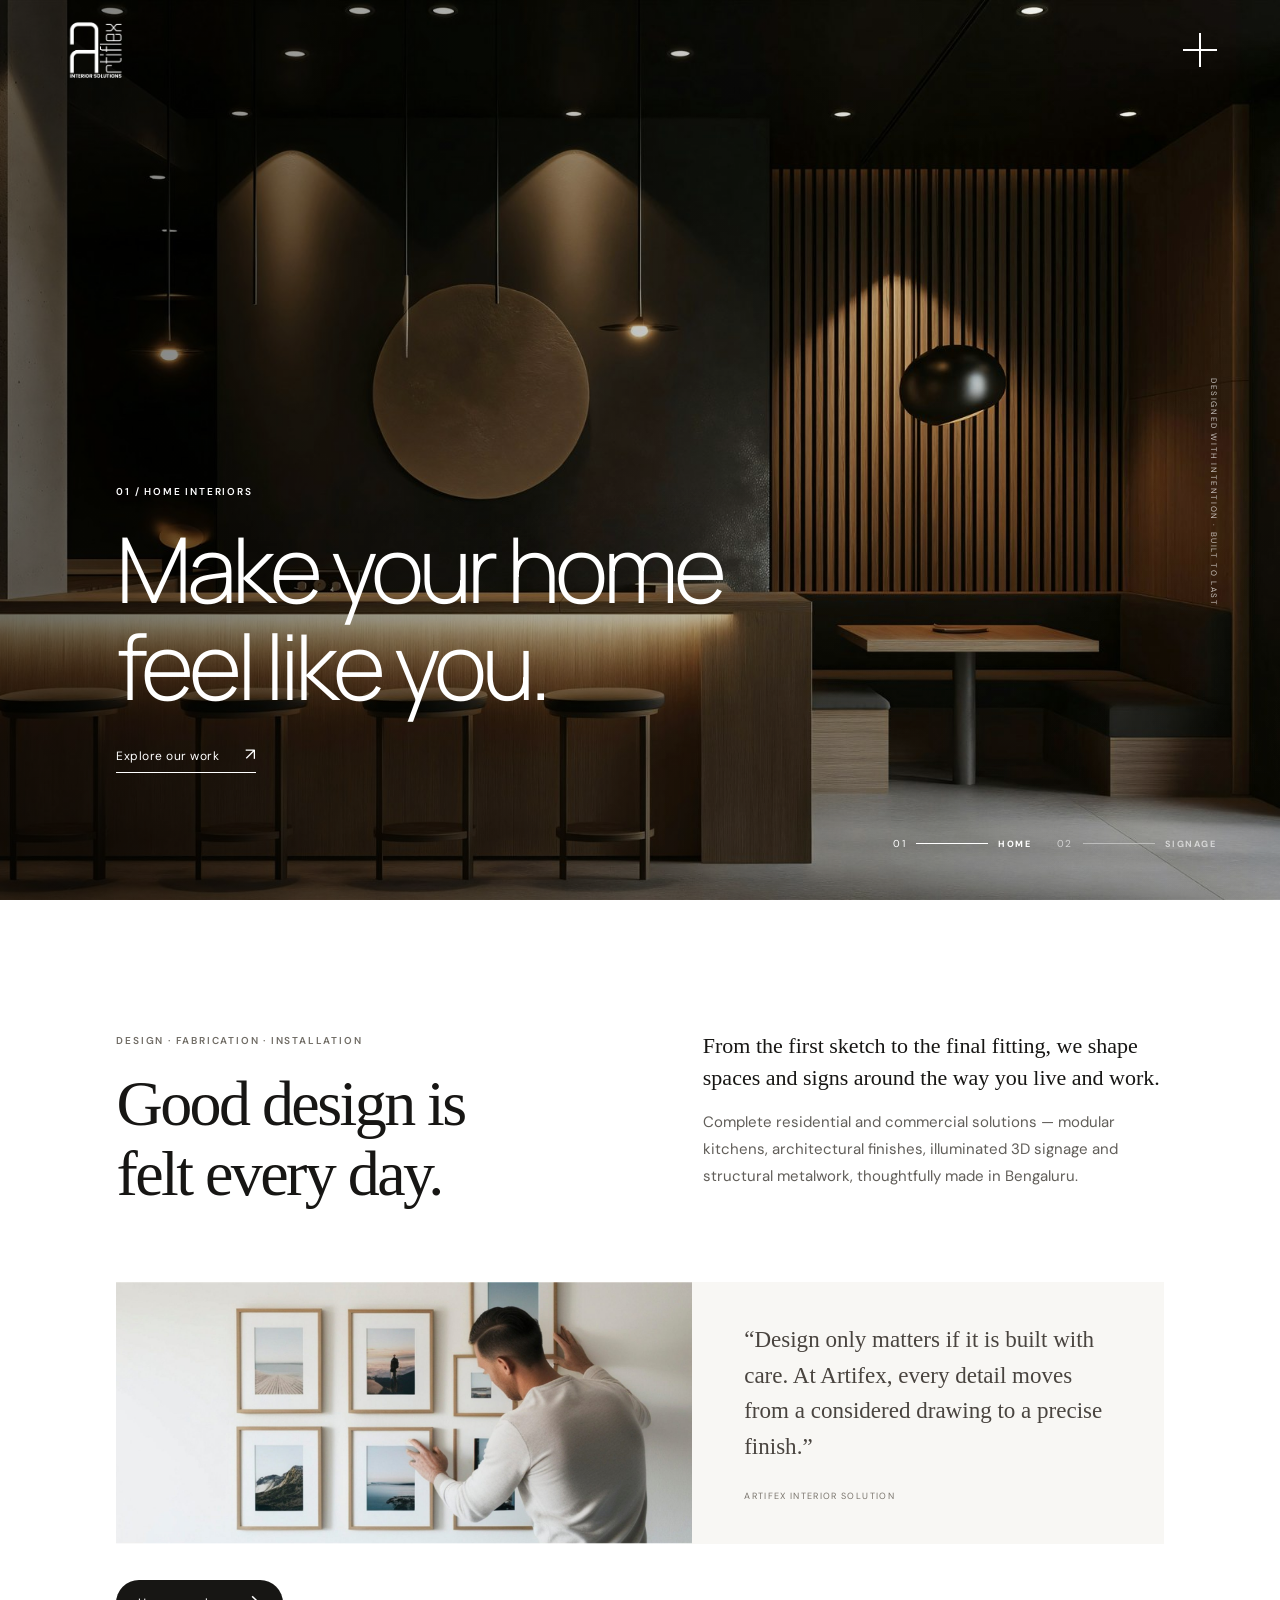
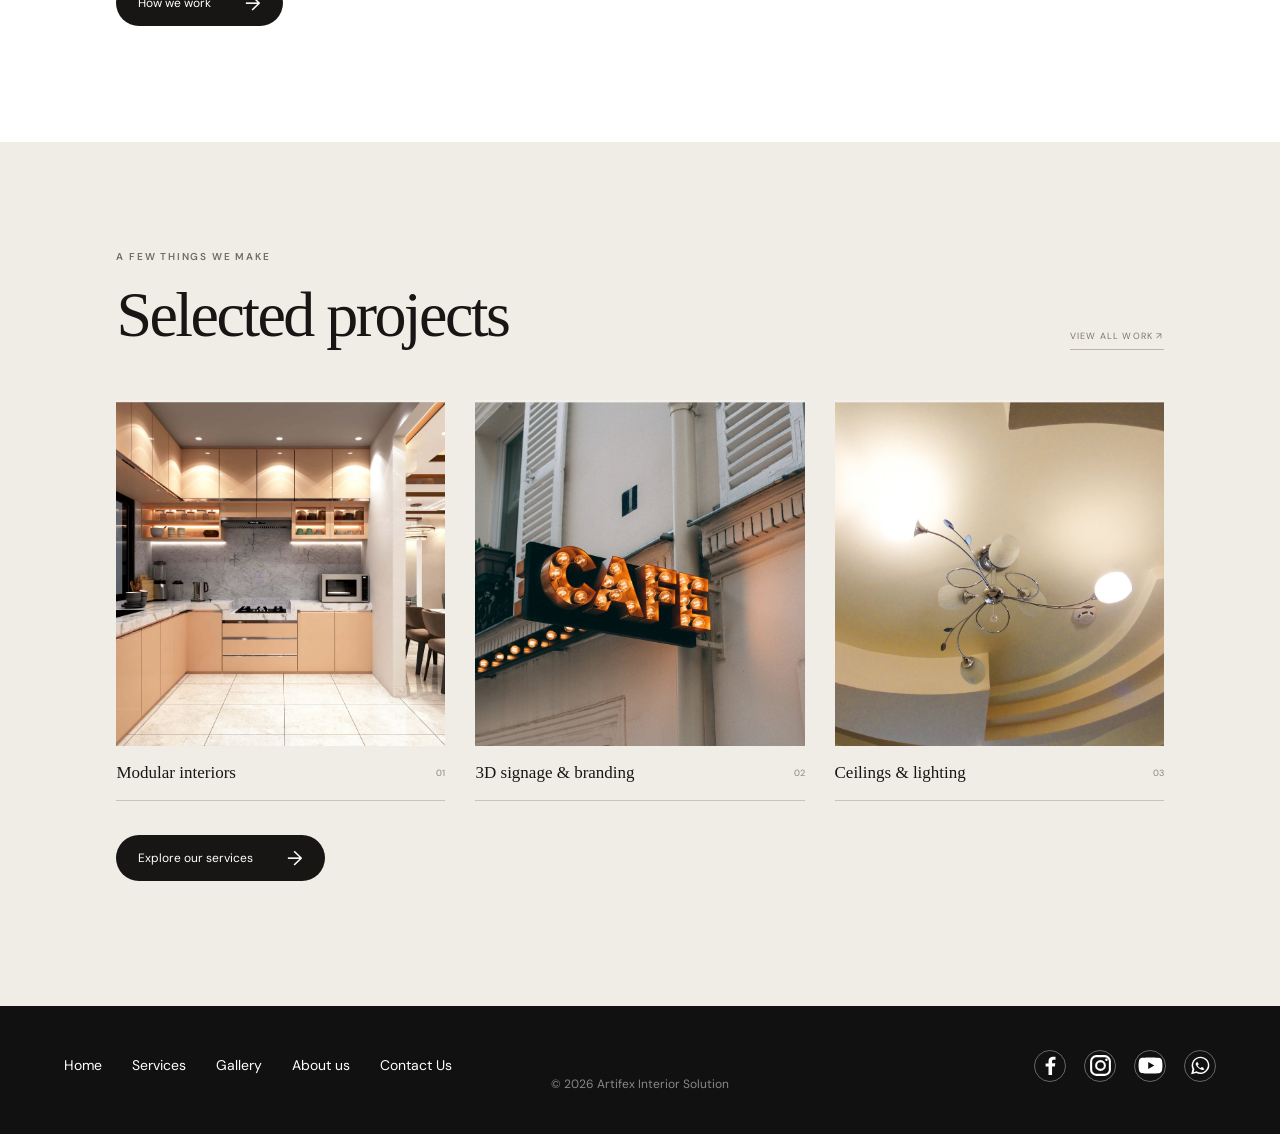
==== commit a7e3d439: "Show new hero with white home header" ====
--- a/index.html
+++ b/index.html
@@ -1,5 +1,5 @@
 <!doctype html>
-<html lang="en"><head><meta charset="utf-8"><meta name="viewport" content="width=device-width,initial-scale=1"><meta name="theme-color" content="#f8f7f4"><meta name="description" content="Artifex Interior Solution creates considered home interiors, office signage, and custom fabrication in Bengaluru."><title>Home — Artifex Interior Solution</title><link rel="preconnect" href="https://fonts.googleapis.com"><link rel="preconnect" href="https://fonts.gstatic.com" crossorigin><link href="https://fonts.googleapis.com/css2?family=DM+Sans:wght@400;500;600;700&family=Manrope:wght@300;400;500;600&display=swap" rel="stylesheet"><link rel="stylesheet" href="style.css"><script>try{if(sessionStorage.getItem("artifex-intro-seen")==="1"||location.hash)document.documentElement.classList.add("intro-seen")}catch(e){if(location.hash)document.documentElement.classList.add("intro-seen")}</script></head><body>
+<html lang="en"><head><meta charset="utf-8"><meta name="viewport" content="width=device-width,initial-scale=1"><meta name="theme-color" content="#f8f7f4"><meta name="description" content="Artifex Interior Solution creates considered home interiors, office signage, and custom fabrication in Bengaluru."><title>Home — Artifex Interior Solution</title><link rel="preconnect" href="https://fonts.googleapis.com"><link rel="preconnect" href="https://fonts.gstatic.com" crossorigin><link href="https://fonts.googleapis.com/css2?family=DM+Sans:wght@400;500;600;700&family=Manrope:wght@300;400;500;600&display=swap" rel="stylesheet"><link rel="stylesheet" href="style.css"><script>try{if(sessionStorage.getItem("artifex-intro-seen")==="1"||location.hash)document.documentElement.classList.add("intro-seen")}catch(e){if(location.hash)document.documentElement.classList.add("intro-seen")}</script></head><body class="home-page">
   <div class="intro-loader" aria-hidden="true"><img class="intro-loader-mark" src="assets/artifex-logo.png" alt=""></div>
   <header class="site-header">
     <a class="brand" href="index.html" aria-label="Artifex Interior Solution home"><img src="assets/artifex-logo.png" alt="Artifex Interior Solutions"></a>
--- a/style.css
+++ b/style.css
@@ -61,3 +61,6 @@
 .admin-login #admin-login-message{min-height:18px;color:#a33;font-size:12px;margin:0}.admin-dashboard-heading{display:flex;justify-content:space-between;align-items:center;gap:18px}.admin-dashboard-heading h1{font:400 clamp(40px,6vw,72px)/1.05 var(--serif);margin:0 0 16px}
 .admin-settings{background:#fff;border:1px solid #e8e5e0;padding:28px;margin:0 0 28px}.admin-settings-section+.admin-settings-section{border-top:1px solid #e8e5e0;padding-top:24px}.admin-settings-section>.eyebrow{margin:0 0 18px}.admin-settings-grid{display:grid;grid-template-columns:repeat(2,minmax(0,1fr));gap:16px}.admin-settings-grid small{font-size:10px;letter-spacing:0;text-transform:none;color:#858078}.admin-settings-grid input[type=file]{font-size:11px;padding:9px}.admin-wide{grid-column:1/-1}.admin-settings-actions{display:flex;align-items:center;gap:15px;flex-wrap:wrap}.admin-settings-actions p{flex-basis:100%;font-size:12px;color:#476d54;margin:0}.admin-settings-actions p.is-error{color:#a33}.admin-secondary{border:1px solid #d9d4cb;background:transparent;padding:11px 14px;font-size:11px;cursor:pointer;color:#171614}.admin-settings [hidden],#admin-dashboard[hidden],#admin-login[hidden]{display:none!important}
 @media(max-width:620px){.admin-login{padding:26px 20px;margin:3vh auto 6vh}.admin-settings{padding:22px 18px}.admin-settings-grid{grid-template-columns:1fr}.admin-wide{grid-column:auto}.admin-dashboard-heading{align-items:flex-start}.admin-dashboard-heading .admin-secondary{margin-top:8px}}
+
+.home-page .site-header{position:absolute;top:0;left:0;right:0;height:100px;background:transparent}.home-page .brand img{filter:brightness(0) invert(1)}.home-page .menu-toggle span{background:#fff}.home-page .hero{height:100svh;height:100vh;max-height:900px;min-height:560px}.home-page.menu-open .menu-toggle span{background:#171614}
+@media(max-width:620px){.home-page .site-header{height:78px}.home-page .hero{height:100svh;height:100vh;min-height:560px;max-height:none}}
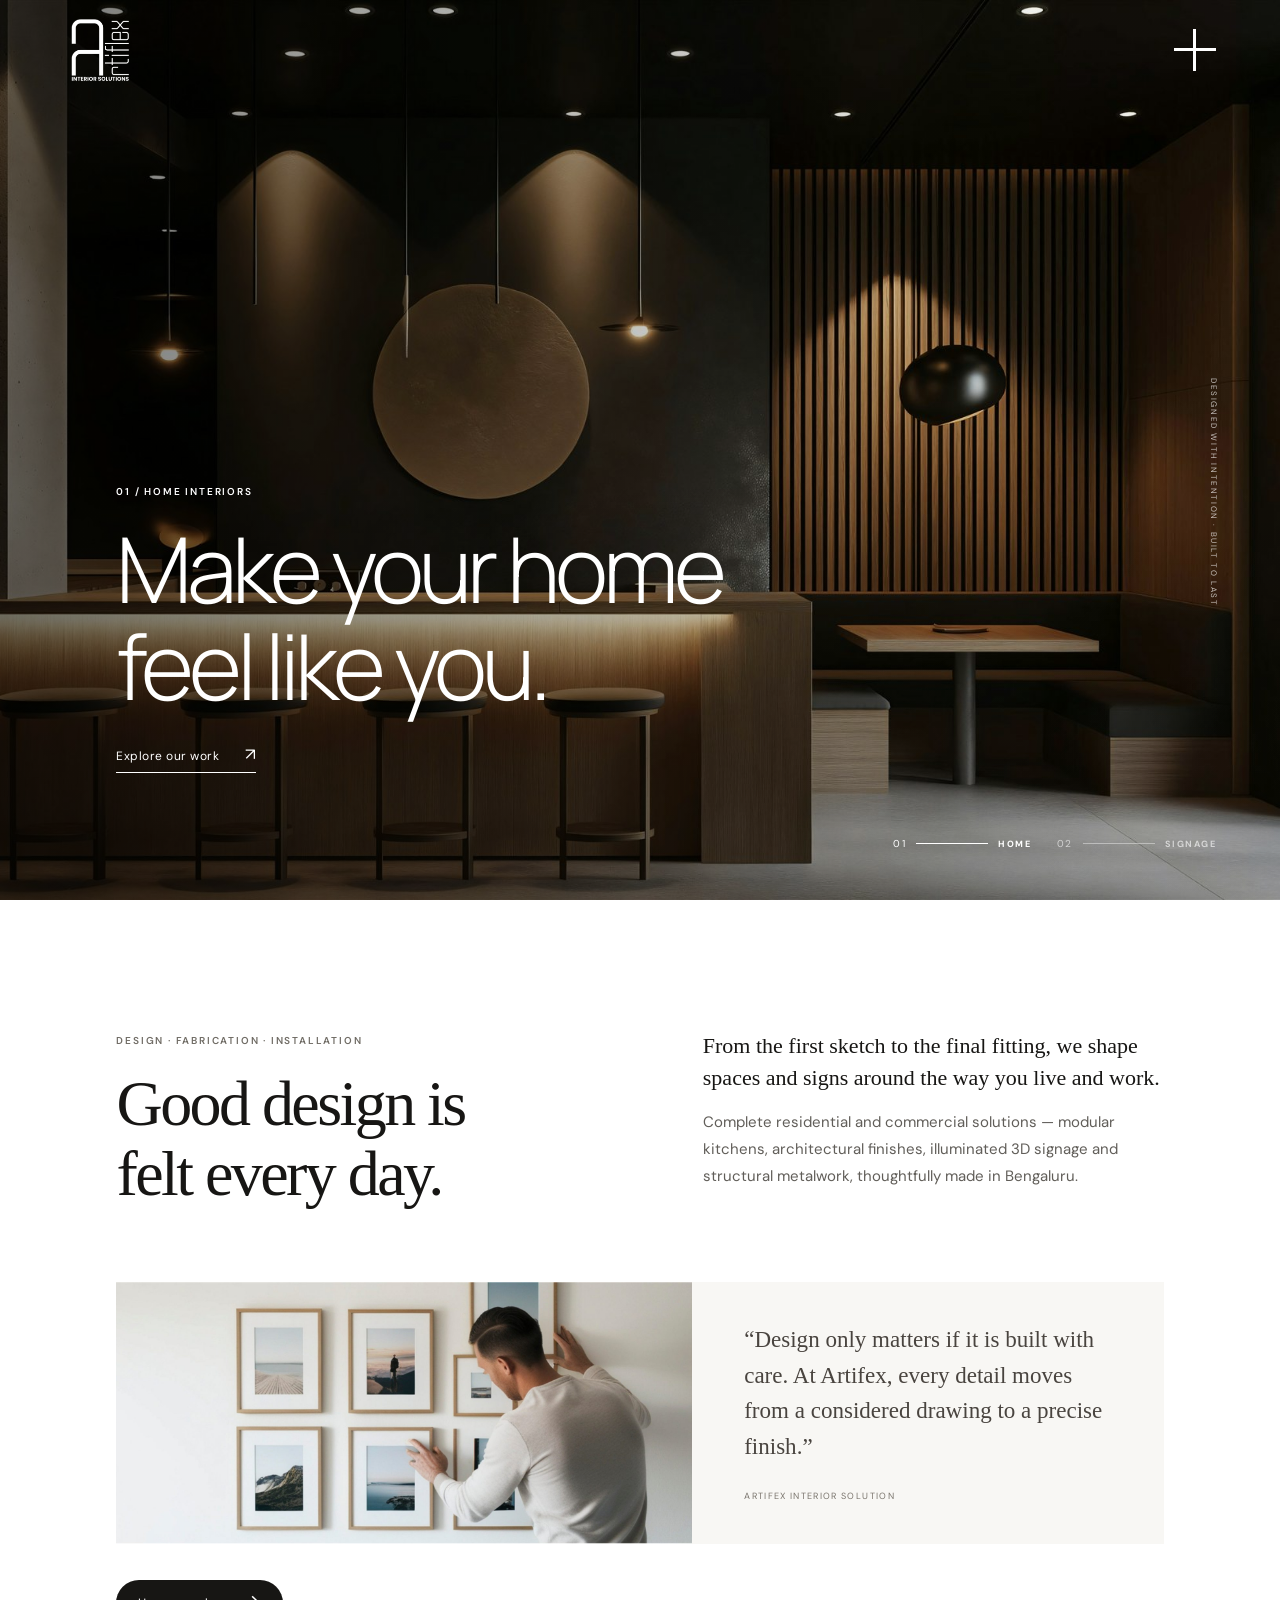
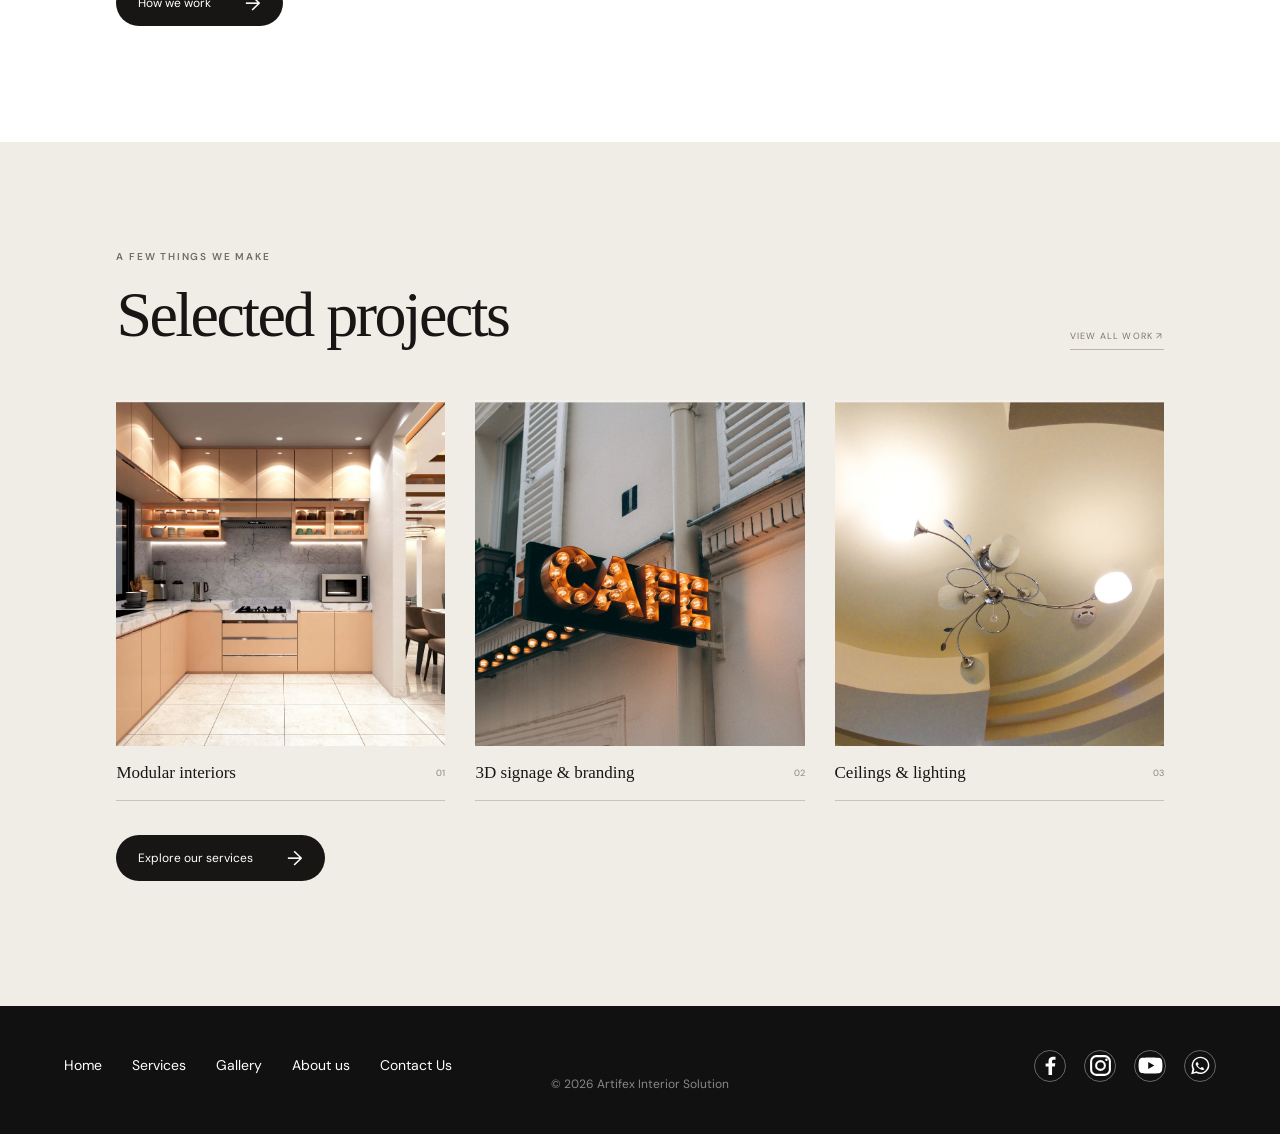
==== commit 1faaf709: "Keep the side panel above headers on every page" ====
--- a/index.html
+++ b/index.html
@@ -1,5 +1,5 @@
 <!doctype html>
-<html lang="en"><head><meta charset="utf-8"><meta name="viewport" content="width=device-width,initial-scale=1"><meta name="theme-color" content="#f8f7f4"><meta name="description" content="Artifex Interior Solution creates considered home interiors, office signage, and custom fabrication in Bengaluru."><title>Home — Artifex Interior Solution</title><link rel="preconnect" href="https://fonts.googleapis.com"><link rel="preconnect" href="https://fonts.gstatic.com" crossorigin><link href="https://fonts.googleapis.com/css2?family=DM+Sans:wght@400;500;600;700&family=Manrope:wght@300;400;500;600&display=swap" rel="stylesheet"><link rel="stylesheet" href="style.css"><script>try{if(sessionStorage.getItem("artifex-intro-seen")==="1"||location.hash)document.documentElement.classList.add("intro-seen")}catch(e){if(location.hash)document.documentElement.classList.add("intro-seen")}</script></head><body class="home-page">
+<html lang="en"><head><meta charset="utf-8"><meta name="viewport" content="width=device-width,initial-scale=1"><meta name="theme-color" content="#f8f7f4"><meta name="description" content="Artifex Interior Solution creates considered home interiors, office signage, and custom fabrication in Bengaluru."><title>Home — Artifex Interior Solution</title><link rel="preconnect" href="https://fonts.googleapis.com"><link rel="preconnect" href="https://fonts.gstatic.com" crossorigin><link href="https://fonts.googleapis.com/css2?family=DM+Sans:wght@400;500;600;700&family=Manrope:wght@300;400;500;600&display=swap" rel="stylesheet"><link rel="stylesheet" href="style.css?v=20261015d"><script>try{if(sessionStorage.getItem("artifex-intro-seen")==="1"||location.hash)document.documentElement.classList.add("intro-seen")}catch(e){if(location.hash)document.documentElement.classList.add("intro-seen")}</script></head><body class="home-page">
   <div class="intro-loader" aria-hidden="true"><img class="intro-loader-mark" src="assets/artifex-logo.png" alt=""></div>
   <header class="site-header">
     <a class="brand" href="index.html" aria-label="Artifex Interior Solution home"><img src="assets/artifex-logo.png" alt="Artifex Interior Solutions"></a>
@@ -8,7 +8,7 @@
 <main id="top">
 <section class="hero" aria-label="Home interiors and office signage">
       <article class="hero-slide is-active" data-slide="0" aria-hidden="false">
-        <img class="hero-image" src="assets/home-interior.jpg" data-hero-photo="home" alt="Warm contemporary kitchen and dining space with bespoke cabinetry">
+        <img class="hero-image" src="assets/home-interior.jpg?v=20261015" data-hero-photo="home" alt="Warm contemporary kitchen and dining space with bespoke cabinetry">
         <div class="hero-shade"></div>
         <div class="hero-copy"><p class="eyebrow">01 / HOME INTERIORS</p><h1>Make your home<br>feel like you.</h1><a class="text-link light-link" href="gallery.html">Explore our work <span>↗</span></a></div>
       </article>
--- a/style.css
+++ b/style.css
@@ -7,7 +7,7 @@
 .intro-loader{position:fixed;inset:0;z-index:100;background:var(--paper);display:grid;place-items:center;opacity:1;transition:opacity .55s ease;pointer-events:none}
 .intro-loader.is-done{opacity:0}
 .intro-loader-mark{position:absolute;top:50%;left:50%;width:min(300px,58vw);height:auto;max-height:62vh;object-fit:contain;transform:translate(-50%,-50%);will-change:transform}
-.menu-open .site-header{z-index:15;background:transparent}
+.menu-open .site-header{z-index:9;background:transparent}
 .menu-open .menu-toggle{z-index:2}
 .menu-overlay{transition:opacity .5s ease,visibility .5s ease}
 .menu-panel{opacity:0;transform:translateX(38px);transition:transform .5s cubic-bezier(.2,.75,.25,1),opacity .35s ease .08s}
@@ -64,3 +64,20 @@
 
 .home-page .site-header{position:absolute;top:0;left:0;right:0;height:100px;background:transparent}.home-page .brand img{filter:brightness(0) invert(1)}.home-page .menu-toggle span{background:#fff}.home-page .hero{height:100svh;height:100vh;max-height:900px;min-height:560px}.home-page.menu-open .menu-toggle span{background:#171614}
 @media(max-width:620px){.home-page .site-header{height:78px}.home-page .hero{height:100svh;height:100vh;min-height:560px;max-height:none}}
+
+
+/* Slightly larger home header logo and menu toggle. */
+.home-page .brand{width:98px;height:100px;flex-basis:98px}
+.home-page .menu-toggle{width:58px;height:58px}
+.home-page .menu-toggle span:first-child{width:42px;height:3px;left:8px;top:27px}
+.home-page .menu-toggle span:last-child{width:3px;height:42px;left:27px;top:8px}
+@media(max-width:620px){.home-page .brand{width:78px;height:82px;flex-basis:78px}.home-page .menu-toggle{width:54px;height:54px}.home-page .menu-toggle span:first-child{width:38px;left:8px;top:25px}.home-page .menu-toggle span:last-child{height:38px;left:25px;top:8px}}
+
+/* Interior-page header follows the light hero background; home keeps its own overlay styling. */
+body:not(.home-page) .site-header{background:var(--cream)}
+body:not(.home-page) .inner-page-hero{background:var(--cream)}
+body:not(.home-page) .brand{width:84px;height:90px}
+body:not(.home-page) .menu-toggle{width:56px;height:56px}
+body:not(.home-page) .menu-toggle span:first-child{width:40px;height:3px;left:8px;top:26px}
+body:not(.home-page) .menu-toggle span:last-child{width:3px;height:40px;left:26px;top:8px}
+@media(max-width:800px){body:not(.home-page) .brand{width:72px;height:76px}body:not(.home-page) .menu-toggle{width:52px;height:52px}body:not(.home-page) .menu-toggle span:first-child{width:38px;left:7px;top:24px}body:not(.home-page) .menu-toggle span:last-child{height:38px;left:24px;top:7px}}
